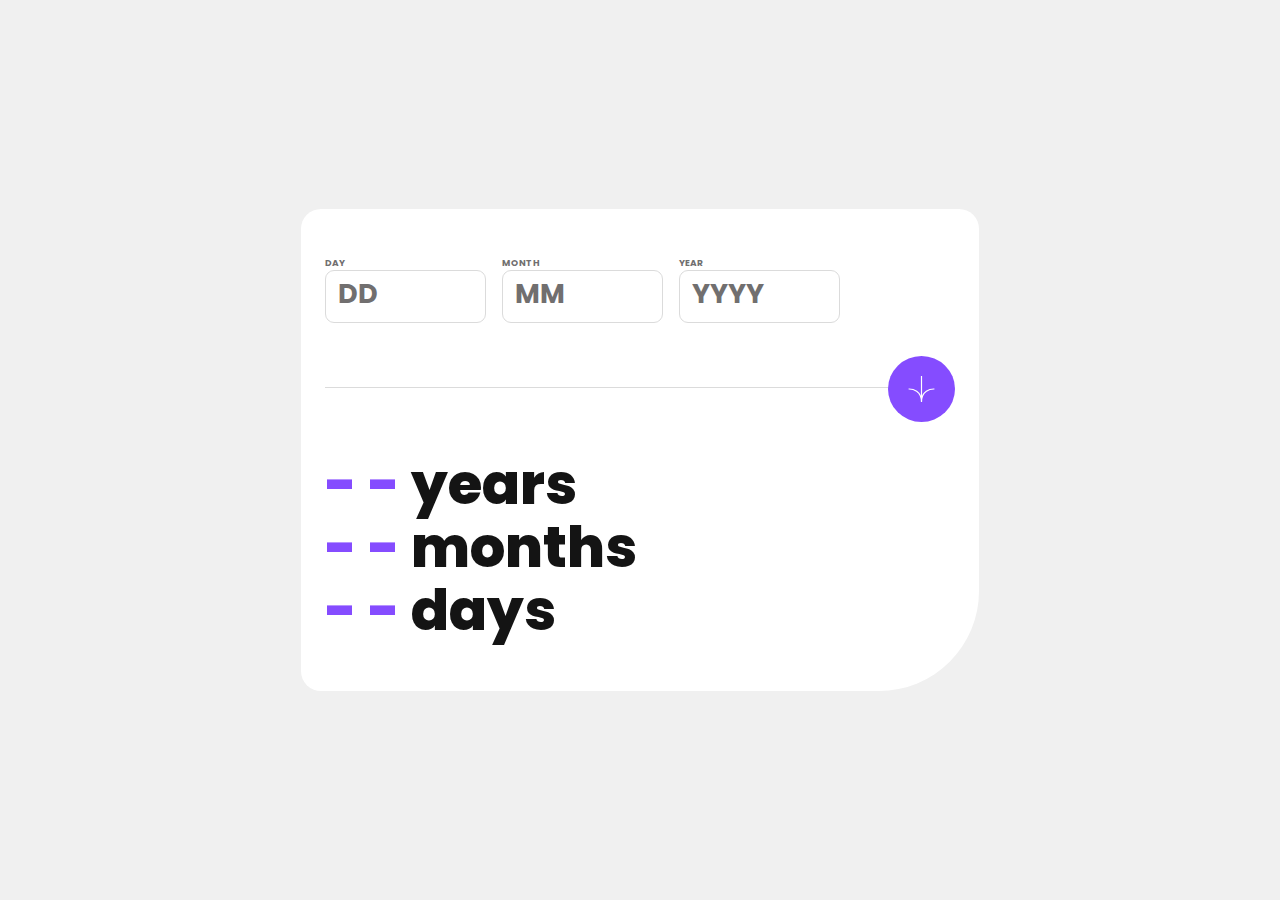
==== ageCalculator/index.html @ 62bcf628 "age calculator added" ====
<!DOCTYPE html>
<html lang="en">
	<head>
		<meta charset="UTF-8" />
		<meta
			name="viewport"
			content="width=device-width, initial-scale=1.0"
		/>
		<link
			rel="preconnect"
			href="https://fonts.googleapis.com"
		/>
		<link
			rel="preconnect"
			href="https://fonts.gstatic.com"
			crossorigin
		/>
		<link
			href="https://fonts.googleapis.com/css2?family=Poppins:ital,wght@0,400;0,700;0,800;1,400;1,700;1,800&display=swap"
			rel="stylesheet"
		/>
		<link
			rel="stylesheet"
			href="main.css"
		/>
		<title>Age calculator app</title>
	</head>
	<body>
		<div class="app-container">
			<section class="form-container">
				<div class="date-container">
					<div class="form-item form-item__day">
						<label
							for="date"
							class="form-item__label"
							>DAY</label
						>
						<input
							id="day"
							placeholder="DD"
							class="form-item__input"
						/>
						<span class="error-invalid">Must be a valid day.</span>
						<span class="error-empty">This field is required.</span>
					</div>
					<div class="form-item form-item__month">
						<label
							for="month"
							class="form-item__label"
							>MONTH</label
						>
						<input
							id="month"
							placeholder="MM"
							class="form-item__input"
						/>
						<span class="error-invalid">Must be a valid month.</span>
						<span class="error-empty">This field is required.</span>
					</div>
					<div class="form-item form-item__year">
						<label
							for="year"
							class="form-item__label"
							>YEAR</label
						>
						<input
							id="year"
							placeholder="YYYY"
							class="form-item__input"
						/>
						<span class="error-invalid">Must be a valid year.</span>
						<span class="error-empty">This field is required.</span>
					</div>
				</div>
			</section>
			<section class="line-container">
				<div class="line"></div>
				<div class="button-spacer">
					<button class="btn-submit">
						<img
							src="assets/images/icon-arrow.svg"
							class="arrow-image"
						/>
					</button>
				</div>
			</section>
			<section class="result-container">
				<div
					id="result"
					class="age-display"
				>
					<h2><span id="displayY">- -</span> years</h2>
					<h2><span id="displayM">- -</span> months</h2>
					<h2><span id="displayD">- -</span> days</h2>
				</div>
			</section>
		</div>
		<script src="scripts/scripts.js"></script>
	</body>
</html>
---- ageCalculator/main.css ----
@import "/reset.css";

:root {
	font-family: "Poppins", sans-serif;
	--purple: hsl(259, 100%, 65%);
	--error-red: hsl(0, 100%, 67%);
	--white: hsl(0, 0%, 100%);
	--off-white: hsl(0, 0%, 94%);
	--light-grey: hsl(0, 0%, 86%);
	--smokey-grey: hsl(0, 1%, 44%);
	--off-black: hsl(0, 0%, 8%);
}
/* FONT WEIGHTS AVAILABLE 400i, 700, 800i */
body {
	padding: 1em;
	display: flex;
	justify-content: center;
	align-items: center;
	height: 100svh;
	background-color: var(--off-white);
}

.app-container {
	padding: 3em 1.5em;
	background-color: var(--white);
	gap: 2em;
	display: flex;
	flex-direction: column;
	border-radius: 1.25em 1.25em 6.25em 1.25em;
}

/* LINE AND BUTTON */
.line {
	width: 100%;
	height: 1px;
	background-color: var(--light-grey);
	position: relative;
	top: 2em;
}

.button-spacer {
	width: 100%;
	display: flex;
	justify-content: center;
	z-index: 1000;
	position: relative;
}

.btn-submit {
	background-color: var(--purple);
	border-radius: 50%;
	border: none;
	padding-inline: 1.25em;
	padding-block: 1.25em;
}

.btn-submit:hover,
.btn-submit:active,
.btn-submit:focus {
	background-color: var(--off-black);
}

.arrow-image {
	height: 1.625em;
}

/* YEAR, MONTH, DAY */
.age-display {
	font-weight: 800;
	font-size: 3.5em;
	color: var(--off-black);
	line-height: 112%;

	span {
		color: var(--purple);
	}
}

/* DATE */
.date-container {
	display: flex;
	flex-direction: row;
	justify-content: space-between;
	gap: 1em;
}
.form-item {
	display: flex;
	flex-direction: column;
	font-size: 0.75em;
	max-width: 33%;

	span {
		font-style: italic;
		color: var(--error-red);
		font-size: 0.5em;
		display: none;
	}

	label {
		text-transform: uppercase;
		font-size: 0.75em;
		color: var(--smokey-grey);
		font-weight: 700;
	}

	input {
		font-family: "Poppins", sans-serif;
		font-weight: 700;
		font-size: 1.5em;
		border: 1px solid var(--light-grey);
		border-radius: 0.5em;
		padding: 0.75rem;
		width: 88px;
	}

	::placeholder {
		color: var(--smokey-grey);
		font-weight: 700;
		font-size: 1.5em;
	}
}

.error-invalid {
	span.error-invalid {
		display: block;
	}
}

.error-empty {
	span.error-empty {
		display: block;
	}
}

@media (width > 380px) {
	.line {
		width: 630px;
	}

	.form-item {
		input {
			width: 161px;
		}
		span {
			font-size: 0.75em;
		}
	}

	.button-spacer {
		justify-content: flex-end;
	}

	.date-container {
		justify-content: flex-start;
	}
}
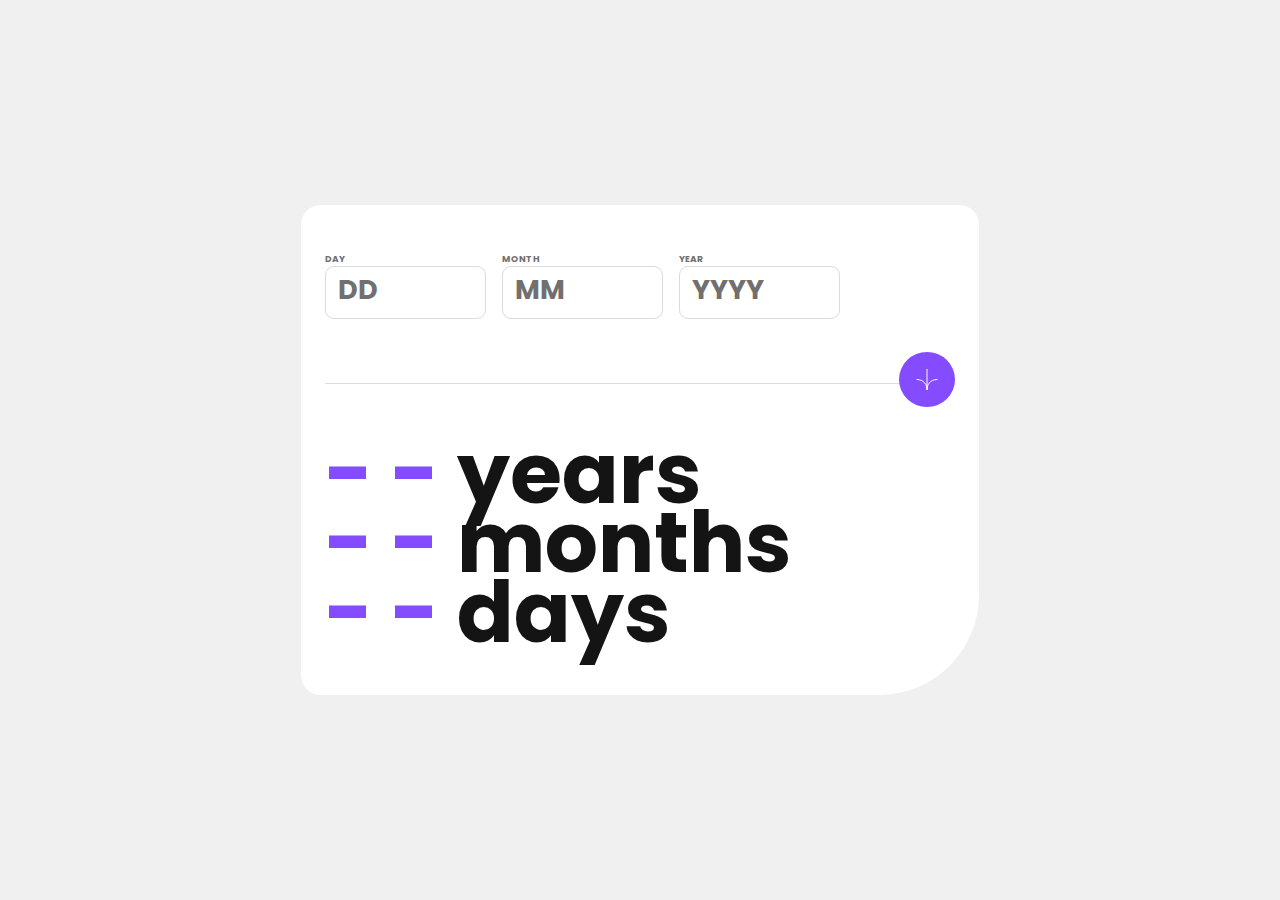
==== commit 074a4168: "css changes 🎶" ====
--- a/ageCalculator/index.html
+++ b/ageCalculator/index.html
@@ -21,7 +21,7 @@
 		/>
 		<link
 			rel="stylesheet"
-			href="main.css"
+			href="styles.css"
 		/>
 		<title>Age calculator app</title>
 	</head>
--- a/ageCalculator/styles.css
+++ b/ageCalculator/styles.css
@@ -0,0 +1,204 @@
+/* Path: ageCalculator/styles.css */
+/* CSS RESETS */
+*,
+*::before,
+*::after {
+	box-sizing: border-box;
+}
+
+* {
+	margin: 0;
+	padding: 0;
+}
+
+html {
+	/* color-scheme: dark light; */
+	hanging-punctuation: first last;
+}
+
+body {
+	min-height: 100svh;
+}
+
+img,
+picture,
+svg,
+video {
+	display: block;
+	max-width: 100%;
+}
+
+h1,
+h2,
+h3,
+h4,
+h5,
+h6 {
+	text-wrap: balance;
+}
+
+p,
+li {
+	max-width: var(--p-max-width, 65ch);
+	text-wrap: pretty;
+}
+
+/* PROJECT CSS */
+:root {
+	font-family: "Poppins", sans-serif;
+	--purple: hsl(259, 100%, 65%);
+	--error-red: hsl(0, 100%, 67%);
+	--white: hsl(0, 0%, 100%);
+	--off-white: hsl(0, 0%, 94%);
+	--light-grey: hsl(0, 0%, 86%);
+	--smokey-grey: hsl(0, 1%, 44%);
+	--off-black: hsl(0, 0%, 8%);
+
+	h2 {
+		margin: 0;
+	}
+}
+/* FONT WEIGHTS AVAILABLE 400i, 700, 800i */
+body {
+	padding: 1em;
+	display: flex;
+	justify-content: center;
+	align-items: center;
+	height: 100svh;
+	background-color: var(--off-white);
+}
+
+.app-container {
+	padding: 3em 1.5em;
+	background-color: var(--white);
+	gap: 2em;
+	display: flex;
+	flex-direction: column;
+	border-radius: 1.25em 1.25em 6.25em 1.25em;
+}
+
+/* LINE AND BUTTON */
+.line {
+	width: 100%;
+	height: 1px;
+	background-color: var(--light-grey);
+	position: relative;
+	top: 2em;
+}
+
+.button-spacer {
+	width: 100%;
+	display: flex;
+	justify-content: center;
+	z-index: 1000;
+	position: relative;
+}
+
+.btn-submit {
+	background-color: var(--purple);
+	border-radius: 50%;
+	border: none;
+	padding-inline: 1.25em;
+	padding-block: 1.25em;
+}
+
+.btn-submit:hover,
+.btn-submit:active,
+.btn-submit:focus {
+	background-color: var(--off-black);
+}
+
+.arrow-image {
+	height: 1.625em;
+}
+
+/* YEAR, MONTH, DAY */
+.age-display {
+	font-weight: 800;
+	font-size: 3.5em;
+	color: var(--off-black);
+	line-height: 124%;
+
+	span {
+		color: var(--purple);
+	}
+}
+
+/* DATE */
+.date-container {
+	display: flex;
+	flex-direction: row;
+	justify-content: space-between;
+	gap: 1em;
+}
+.form-item {
+	display: flex;
+	flex-direction: column;
+	font-size: 0.75em;
+	max-width: 33%;
+
+	span {
+		font-style: italic;
+		color: var(--error-red);
+		font-size: 0.5em;
+		display: none;
+	}
+
+	label {
+		text-transform: uppercase;
+		font-size: 0.75em;
+		color: var(--smokey-grey);
+		font-weight: 700;
+	}
+
+	input {
+		font-family: "Poppins", sans-serif;
+		font-weight: 700;
+		font-size: 1.5em;
+		border: 1px solid var(--light-grey);
+		border-radius: 0.5em;
+		padding: 0.75rem;
+		width: 88px;
+	}
+
+	::placeholder {
+		color: var(--smokey-grey);
+		font-weight: 700;
+		font-size: 1.5em;
+	}
+}
+
+.error-invalid {
+	span.error-invalid {
+		display: block;
+	}
+}
+
+.error-empty {
+	span.error-empty {
+		display: block;
+	}
+}
+
+@media (width > 380px) {
+	.line {
+		width: 630px;
+	}
+
+	.form-item {
+		input {
+			width: 161px;
+		}
+		span {
+			font-size: 0.75em;
+		}
+	}
+
+	.button-spacer {
+		justify-content: flex-end;
+	}
+
+	.date-container {
+		justify-content: flex-start;
+	}
+}
